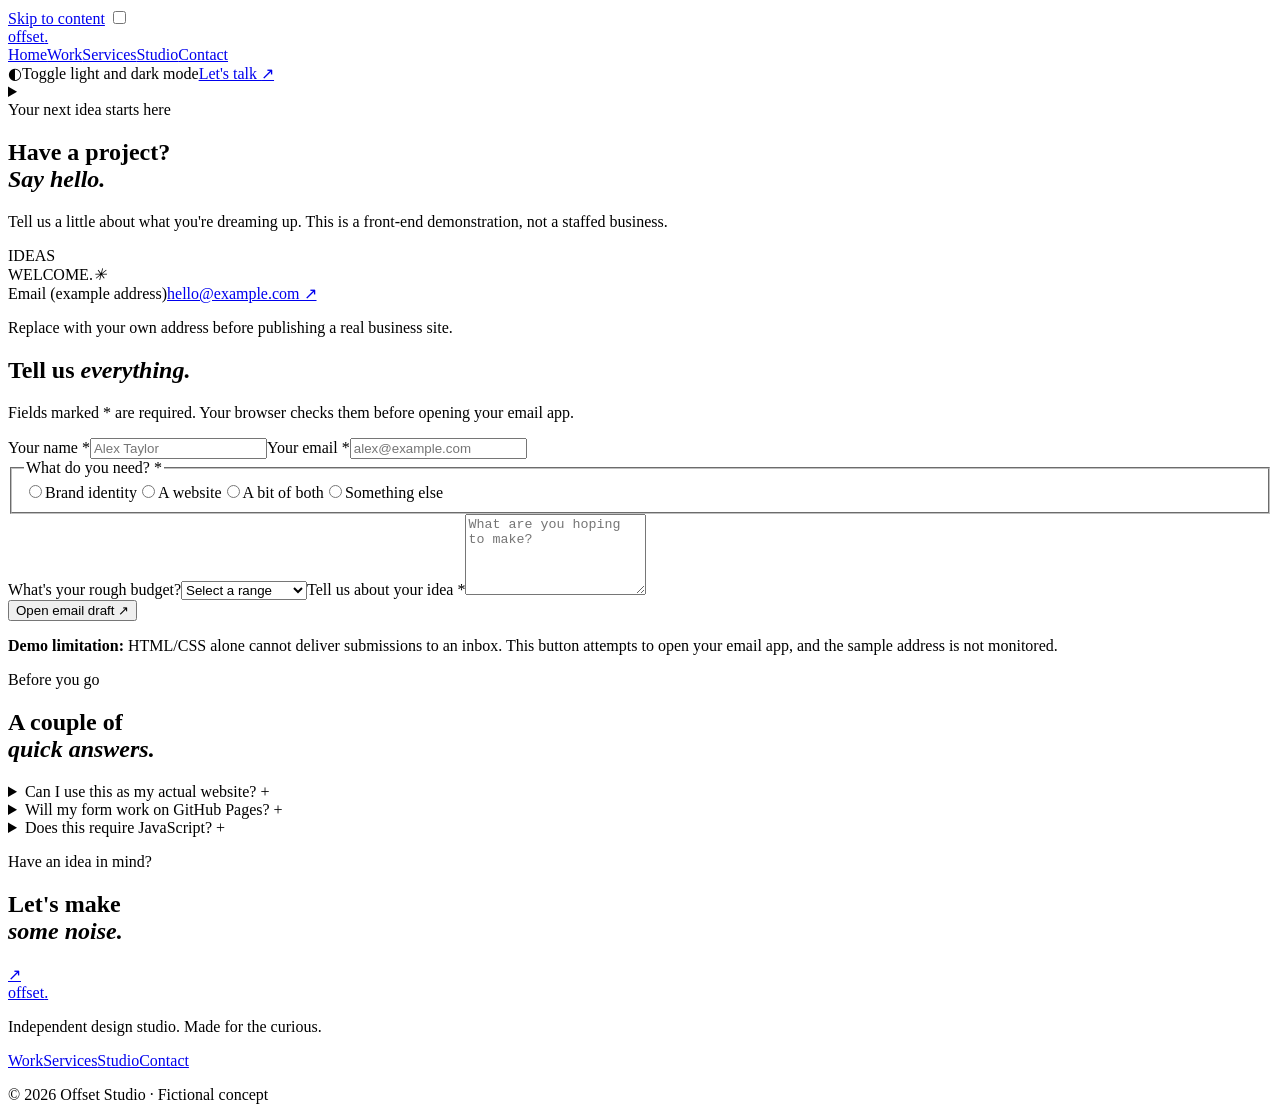
==== contact.html @ 3f030bbf "Add OFFSET Studio contact.html" ====
<!doctype html><html lang="en"><head><meta charset="utf-8"><meta name="viewport" content="width=device-width, initial-scale=1"><meta name="theme-color" content="#f8f7f2"><meta name="description" content="Explore a validated HTML-only contact form and CSS FAQ accordions."><title>Contact · Offset Studio</title><link rel="stylesheet" href="style.css"></head><body class="page-contact"><a href="#main" class="skip-link">Skip to content</a>
<input type="checkbox" class="visually-hidden" id="color-mode" aria-label="Toggle dark appearance">
<header class="site-header"><div class="container header-inner">
<a class="brand" href="index.html" aria-label="Offset Studio home"><span class="brand-mark" aria-hidden="true"><i></i><i></i><i></i><i></i></span>offset<span class="brand-period">.</span></a>
<nav class="main-nav" aria-label="Primary navigation"><a href="index.html">Home</a><a href="work.html">Work</a><a href="services.html">Services</a><a href="studio.html">Studio</a><a href="contact.html" aria-current="page">Contact</a></nav>
<div class="header-actions"><label for="color-mode" class="theme-label" title="Toggle appearance"><span class="sun-symbol" aria-hidden="true">◐</span><span class="sr-only">Toggle light and dark mode</span></label><a href="contact.html" class="pill pill-dark header-cta">Let's talk <span aria-hidden="true">↗</span></a>
<details class="mobile-nav"><summary aria-label="Open navigation"><span></span><span></span></summary><nav aria-label="Mobile navigation"><a href="index.html">Home</a><a href="work.html">Work</a><a href="services.html">Services</a><a href="studio.html">Studio</a><a href="contact.html" aria-current="page">Contact</a></nav></details></div></div></header><main id="main"><section class="page-intro intro-contact"><div class="container"><span class="eyebrow">Your next idea starts here</span><h1>Have a project?<br><em>Say hello.</em></h1><p>Tell us a little about what you're dreaming up. This is a front-end demonstration, not a staffed business.</p></div></section>
<section class="section contact-section"><div class="container contact-grid"><div class="contact-aside"><div class="contact-graphic"><span>IDEAS<br>WELCOME<span>.</span></span><i>✳</i></div><div class="contact-email"><span class="eyebrow">Email (example address)</span><a href="mailto:hello@example.com">hello@example.com ↗</a><p>Replace with your own address before publishing a real business site.</p></div></div><div class="contact-form-wrap"><div class="form-header"><h2>Tell us <em>everything.</em></h2><p>Fields marked * are required. Your browser checks them before opening your email app.</p></div><form action="mailto:hello@example.com?subject=Website%20demo%20enquiry" method="post" enctype="text/plain" class="contact-form"><div class="form-row"><label>Your name *<input name="Name" type="text" placeholder="Alex Taylor" autocomplete="name" required minlength="2"></label><label>Your email *<input name="Email" type="email" placeholder="alex@example.com" autocomplete="email" required></label></div><fieldset><legend>What do you need? *</legend><div class="choice-grid"><label><input name="Project type" type="radio" value="Brand identity" required><span>Brand identity</span></label><label><input name="Project type" type="radio" value="Website"><span>A website</span></label><label><input name="Project type" type="radio" value="Both"><span>A bit of both</span></label><label><input name="Project type" type="radio" value="Other"><span>Something else</span></label></div></fieldset><label>What's your rough budget?<select name="Budget" required><option value="" selected disabled>Select a range</option><option>Under $5,000</option><option>$5,000–$15,000</option><option>$15,000–$30,000</option><option>$30,000+</option><option>Not sure yet</option></select></label><label>Tell us about your idea *<textarea name="Project details" rows="5" placeholder="What are you hoping to make?" required minlength="10"></textarea></label><div class="form-bottom"><button class="pill pill-dark" type="submit">Open email draft <span>↗</span></button><p><strong>Demo limitation:</strong> HTML/CSS alone cannot deliver submissions to an inbox. This button attempts to open your email app, and the sample address is not monitored.</p></div></form></div></div></section>
<section class="section contact-faq"><div class="container faq-grid"><div><span class="eyebrow">Before you go</span><h2>A couple of<br><em>quick answers.</em></h2></div><div class="faq-list"><details><summary>Can I use this as my actual website? <span>+</span></summary><p>Yes, you can customise the content, branding and colours. Replace the fictional project claims and contact details before publishing.</p></details><details><summary>Will my form work on GitHub Pages? <span>+</span></summary><p>Native browser validation works. Submitting via email depends on the visitor's email app. For reliable submissions on GitHub Pages, connect a third-party form service.</p></details><details><summary>Does this require JavaScript? <span>+</span></summary><p>No. Navigation, filters, theme toggling, FAQ accordions, galleries and responsive layout all use HTML and CSS.</p></details></div></div></section></main><footer class="site-footer" id="footer"><div class="container"><div class="footer-top"><div><p class="eyebrow eyebrow-light">Have an idea in mind?</p><h2>Let's make<br><em>some noise.</em></h2></div><a href="contact.html" class="footer-orb" aria-label="Contact our studio">↗</a></div><div class="footer-bottom"><a href="index.html" class="footer-logo">offset<span>.</span></a><p>Independent design studio. Made for the curious.</p><nav aria-label="Footer navigation"><a href="work.html">Work</a><a href="services.html">Services</a><a href="studio.html">Studio</a><a href="contact.html">Contact</a></nav><p>© 2026 Offset Studio · Fictional concept</p></div></div></footer></body></html>
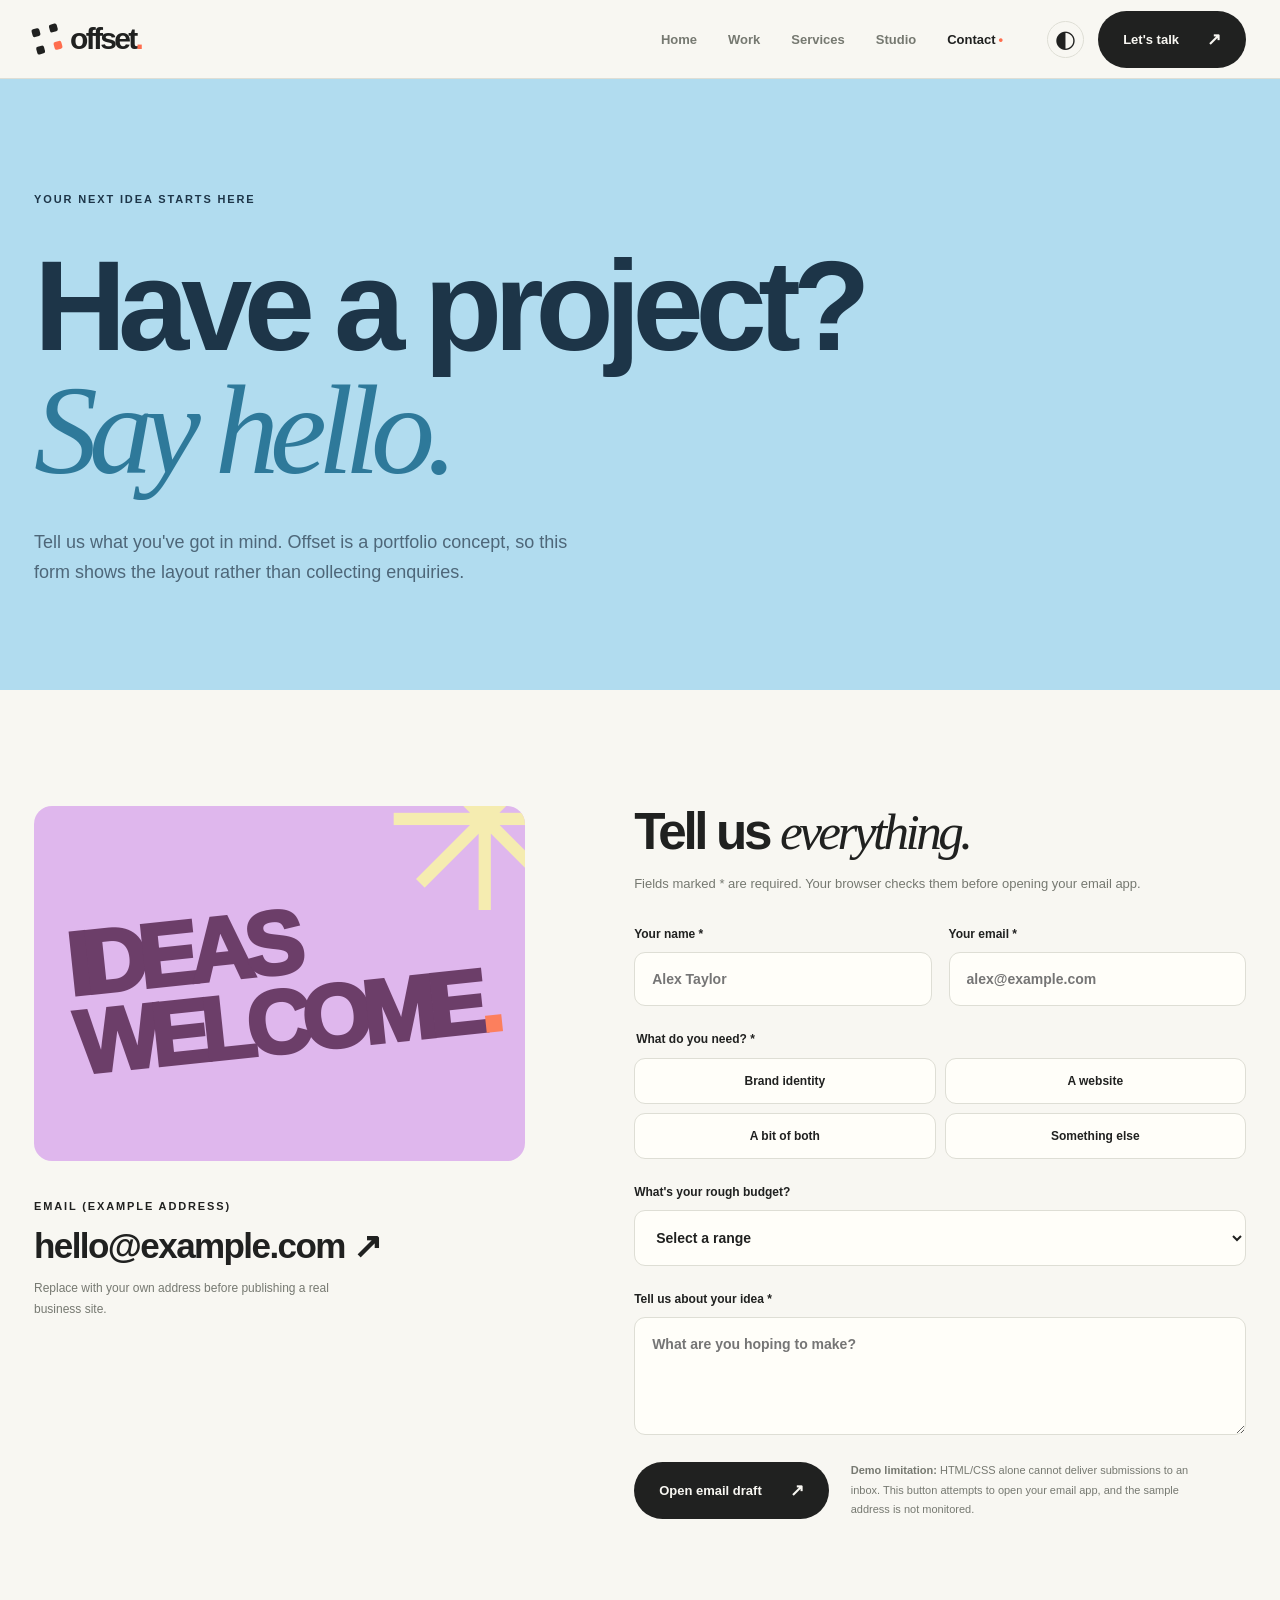
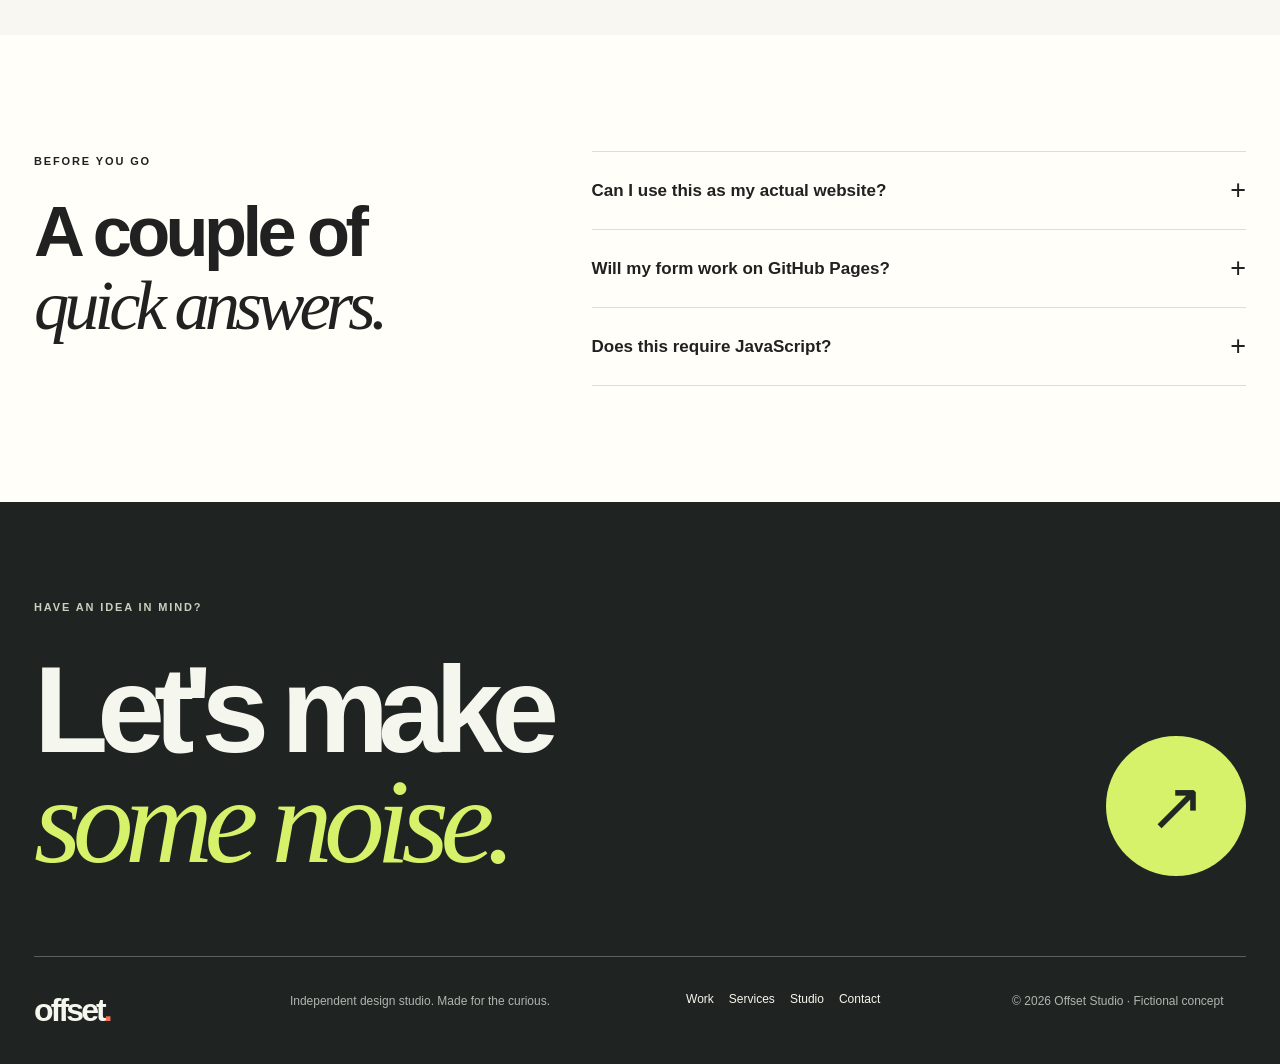
==== commit 00961d5b: "Tidy page markup and refine site wording" ====
--- a/contact.html
+++ b/contact.html
@@ -1,9 +1,105 @@
-<!doctype html><html lang="en"><head><meta charset="utf-8"><meta name="viewport" content="width=device-width, initial-scale=1"><meta name="theme-color" content="#f8f7f2"><meta name="description" content="Explore a validated HTML-only contact form and CSS FAQ accordions."><title>Contact · Offset Studio</title><link rel="stylesheet" href="style.css"></head><body class="page-contact"><a href="#main" class="skip-link">Skip to content</a>
+<!doctype html>
+<html lang="en">
+<head>
+<meta charset="utf-8">
+<meta name="viewport" content="width=device-width, initial-scale=1">
+<meta name="theme-color" content="#f8f7f2">
+<meta name="description" content="Contact page layout with an enquiry form and a few common questions.">
+<title>Contact · Offset Studio</title>
+<link rel="stylesheet" href="style.css"></head>
+<body class="page-contact"><a href="#main" class="skip-link">Skip to content</a>
 <input type="checkbox" class="visually-hidden" id="color-mode" aria-label="Toggle dark appearance">
-<header class="site-header"><div class="container header-inner">
+<header class="site-header">
+<div class="container header-inner">
 <a class="brand" href="index.html" aria-label="Offset Studio home"><span class="brand-mark" aria-hidden="true"><i></i><i></i><i></i><i></i></span>offset<span class="brand-period">.</span></a>
 <nav class="main-nav" aria-label="Primary navigation"><a href="index.html">Home</a><a href="work.html">Work</a><a href="services.html">Services</a><a href="studio.html">Studio</a><a href="contact.html" aria-current="page">Contact</a></nav>
+
 <div class="header-actions"><label for="color-mode" class="theme-label" title="Toggle appearance"><span class="sun-symbol" aria-hidden="true">◐</span><span class="sr-only">Toggle light and dark mode</span></label><a href="contact.html" class="pill pill-dark header-cta">Let's talk <span aria-hidden="true">↗</span></a>
-<details class="mobile-nav"><summary aria-label="Open navigation"><span></span><span></span></summary><nav aria-label="Mobile navigation"><a href="index.html">Home</a><a href="work.html">Work</a><a href="services.html">Services</a><a href="studio.html">Studio</a><a href="contact.html" aria-current="page">Contact</a></nav></details></div></div></header><main id="main"><section class="page-intro intro-contact"><div class="container"><span class="eyebrow">Your next idea starts here</span><h1>Have a project?<br><em>Say hello.</em></h1><p>Tell us a little about what you're dreaming up. This is a front-end demonstration, not a staffed business.</p></div></section>
-<section class="section contact-section"><div class="container contact-grid"><div class="contact-aside"><div class="contact-graphic"><span>IDEAS<br>WELCOME<span>.</span></span><i>✳</i></div><div class="contact-email"><span class="eyebrow">Email (example address)</span><a href="mailto:hello@example.com">hello@example.com ↗</a><p>Replace with your own address before publishing a real business site.</p></div></div><div class="contact-form-wrap"><div class="form-header"><h2>Tell us <em>everything.</em></h2><p>Fields marked * are required. Your browser checks them before opening your email app.</p></div><form action="mailto:hello@example.com?subject=Website%20demo%20enquiry" method="post" enctype="text/plain" class="contact-form"><div class="form-row"><label>Your name *<input name="Name" type="text" placeholder="Alex Taylor" autocomplete="name" required minlength="2"></label><label>Your email *<input name="Email" type="email" placeholder="alex@example.com" autocomplete="email" required></label></div><fieldset><legend>What do you need? *</legend><div class="choice-grid"><label><input name="Project type" type="radio" value="Brand identity" required><span>Brand identity</span></label><label><input name="Project type" type="radio" value="Website"><span>A website</span></label><label><input name="Project type" type="radio" value="Both"><span>A bit of both</span></label><label><input name="Project type" type="radio" value="Other"><span>Something else</span></label></div></fieldset><label>What's your rough budget?<select name="Budget" required><option value="" selected disabled>Select a range</option><option>Under $5,000</option><option>$5,000–$15,000</option><option>$15,000–$30,000</option><option>$30,000+</option><option>Not sure yet</option></select></label><label>Tell us about your idea *<textarea name="Project details" rows="5" placeholder="What are you hoping to make?" required minlength="10"></textarea></label><div class="form-bottom"><button class="pill pill-dark" type="submit">Open email draft <span>↗</span></button><p><strong>Demo limitation:</strong> HTML/CSS alone cannot deliver submissions to an inbox. This button attempts to open your email app, and the sample address is not monitored.</p></div></form></div></div></section>
-<section class="section contact-faq"><div class="container faq-grid"><div><span class="eyebrow">Before you go</span><h2>A couple of<br><em>quick answers.</em></h2></div><div class="faq-list"><details><summary>Can I use this as my actual website? <span>+</span></summary><p>Yes, you can customise the content, branding and colours. Replace the fictional project claims and contact details before publishing.</p></details><details><summary>Will my form work on GitHub Pages? <span>+</span></summary><p>Native browser validation works. Submitting via email depends on the visitor's email app. For reliable submissions on GitHub Pages, connect a third-party form service.</p></details><details><summary>Does this require JavaScript? <span>+</span></summary><p>No. Navigation, filters, theme toggling, FAQ accordions, galleries and responsive layout all use HTML and CSS.</p></details></div></div></section></main><footer class="site-footer" id="footer"><div class="container"><div class="footer-top"><div><p class="eyebrow eyebrow-light">Have an idea in mind?</p><h2>Let's make<br><em>some noise.</em></h2></div><a href="contact.html" class="footer-orb" aria-label="Contact our studio">↗</a></div><div class="footer-bottom"><a href="index.html" class="footer-logo">offset<span>.</span></a><p>Independent design studio. Made for the curious.</p><nav aria-label="Footer navigation"><a href="work.html">Work</a><a href="services.html">Services</a><a href="studio.html">Studio</a><a href="contact.html">Contact</a></nav><p>© 2026 Offset Studio · Fictional concept</p></div></div></footer></body></html>+<details class="mobile-nav">
+<summary aria-label="Open navigation"><span></span><span></span></summary>
+<nav aria-label="Mobile navigation"><a href="index.html">Home</a><a href="work.html">Work</a><a href="services.html">Services</a><a href="studio.html">Studio</a><a href="contact.html" aria-current="page">Contact</a></nav>
+</details>
+</div>
+</div>
+</header>
+<main id="main">
+<section class="page-intro intro-contact">
+<div class="container"><span class="eyebrow">Your next idea starts here</span>
+<h1>Have a project?<br><em>Say hello.</em></h1>
+<p>Tell us what you've got in mind. Offset is a portfolio concept, so this form shows the layout rather than collecting enquiries.</p>
+</div>
+</section>
+
+<section class="section contact-section">
+<div class="container contact-grid">
+<div class="contact-aside">
+<div class="contact-graphic"><span>IDEAS<br>WELCOME<span>.</span></span><i>✳</i></div>
+<div class="contact-email"><span class="eyebrow">Email (example address)</span><a href="mailto:hello@example.com">hello@example.com ↗</a>
+<p>Replace with your own address before publishing a real business site.</p>
+</div>
+</div>
+<div class="contact-form-wrap">
+<div class="form-header">
+<h2>Tell us <em>everything.</em></h2>
+<p>Fields marked * are required. Your browser checks them before opening your email app.</p>
+</div>
+<!-- Native form validation, with a mailto placeholder until a backend is added -->
+<form action="mailto:hello@example.com?subject=Website%20demo%20enquiry" method="post" enctype="text/plain" class="contact-form">
+<div class="form-row"><label>Your name *
+<input name="Name" type="text" placeholder="Alex Taylor" autocomplete="name" required minlength="2"></label><label>Your email *
+<input name="Email" type="email" placeholder="alex@example.com" autocomplete="email" required></label></div>
+<fieldset><legend>What do you need? *</legend>
+<div class="choice-grid"><label>
+<input name="Project type" type="radio" value="Brand identity" required><span>Brand identity</span></label><label>
+<input name="Project type" type="radio" value="Website"><span>A website</span></label><label>
+<input name="Project type" type="radio" value="Both"><span>A bit of both</span></label><label>
+<input name="Project type" type="radio" value="Other"><span>Something else</span></label></div>
+</fieldset>
+<label>What's your rough budget?<select name="Budget" required><option value="" selected disabled>Select a range</option><option>Under $5,000</option><option>$5,000–$15,000</option><option>$15,000–$30,000</option><option>$30,000+</option><option>Not sure yet</option></select></label><label>Tell us about your idea *<textarea name="Project details" rows="5" placeholder="What are you hoping to make?" required minlength="10"></textarea></label>
+<div class="form-bottom"><button class="pill pill-dark" type="submit">Open email draft <span>↗</span></button>
+<p><strong>Demo limitation:</strong> HTML/CSS alone cannot deliver submissions to an inbox. This button attempts to open your email app, and the sample address is not monitored.</p>
+</div>
+</form>
+</div>
+</div>
+</section>
+
+<section class="section contact-faq">
+<div class="container faq-grid">
+<div><span class="eyebrow">Before you go</span>
+<h2>A couple of<br><em>quick answers.</em></h2>
+</div>
+<div class="faq-list">
+<details>
+<summary>Can I use this as my actual website? <span>+</span></summary>
+<p>Yes, you can customise the content, branding and colours. Replace the fictional project claims and contact details before publishing.</p>
+</details>
+<details>
+<summary>Will my form work on GitHub Pages? <span>+</span></summary>
+<p>Native browser validation works. Submitting via email depends on the visitor's email app. For reliable submissions on GitHub Pages, connect a third-party form service.</p>
+</details>
+<details>
+<summary>Does this require JavaScript? <span>+</span></summary>
+<p>No. Navigation, filters, theme toggling, FAQ accordions, galleries and responsive layout all use HTML and CSS.</p>
+</details>
+</div>
+</div>
+</section>
+</main>
+<footer class="site-footer" id="footer">
+<div class="container">
+<div class="footer-top">
+<div>
+<p class="eyebrow eyebrow-light">Have an idea in mind?</p>
+<h2>Let's make<br><em>some noise.</em></h2>
+</div>
+<a href="contact.html" class="footer-orb" aria-label="Contact our studio">↗</a></div>
+<div class="footer-bottom"><a href="index.html" class="footer-logo">offset<span>.</span></a>
+<p>Independent design studio. Made for the curious.</p>
+<nav aria-label="Footer navigation"><a href="work.html">Work</a><a href="services.html">Services</a><a href="studio.html">Studio</a><a href="contact.html">Contact</a></nav>
+<p>© 2026 Offset Studio · Fictional concept</p>
+</div>
+</div>
+</footer>
+</body>
+</html>
--- a/style.css
+++ b/style.css
@@ -0,0 +1,2288 @@
+/* Shared styles for Offset Studio.
+   Layout, color choices and responsive behavior live here. */
+:root{
+  --bg:#f8f7f2;
+  --surface:#fffef9;
+  --ink:#202120;
+  --muted:#767971;
+  --line:#deded5;
+  --lime:#d6f26a;
+  --purple:#b5a6ef;
+  --violet:#aaa0e8;
+  --orange:#ff6e4e;
+  --blue:#9fd6ef;
+  --radius:20px;
+  --serif:Georgia,'Times New Roman',serif;
+  --sans:Arial,Helvetica,sans-serif
+}
+*{
+  box-sizing:border-box
+}
+html{
+  scroll-behavior:smooth;
+  scroll-padding-top:85px
+}
+body{
+  margin:0;
+  background:var(--bg);
+  color:var(--ink);
+  font-family:var(--sans);
+  -webkit-font-smoothing:antialiased
+}
+body:has(#color-mode:checked){
+  --bg:#171b18;
+  --surface:#252a25;
+  --ink:#f7f7ee;
+  --muted:#b7beb3;
+  --line:#454a43
+}
+a{
+  color:inherit;
+  text-decoration:none
+}
+button,input,textarea,select{
+  font:inherit
+}
+button,label,summary{
+  -webkit-tap-highlight-color:transparent
+}
+img{
+  max-width:100%
+}
+h1,h2,h3,p{
+  margin-top:0
+}
+h1,h2,h3{
+  letter-spacing:-.065em
+}
+h1 em,h2 em{
+  font-family:var(--serif);
+  font-weight:400;
+  letter-spacing:-.07em
+}
+::selection{
+  background:var(--lime);
+  color:#161916
+}
+.container{
+  width:min(100% - 68px,1240px);
+  margin:0 auto
+}
+.section{
+  padding:116px 0
+}
+.eyebrow{
+  font-size:11px;
+  text-transform:uppercase;
+  font-weight:800;
+  letter-spacing:.17em;
+  display:inline-block
+}
+.eyebrow-light{
+  color:#c6d2bd
+}
+.section h2{
+  font-size:clamp(44px,5.5vw,80px);
+  line-height:1.03;
+  margin:27px 0 24px
+}
+.section h2 em{
+  white-space:nowrap
+}
+.section p{
+  line-height:1.75;
+  color:var(--muted)
+}
+.skip-link{
+  position:absolute;
+  z-index:200;
+  top:-90px;
+  left:12px;
+  padding:12px;
+  background:var(--lime);
+  color:#111
+}
+.skip-link:focus{
+  top:10px
+}
+.visually-hidden{
+  position:absolute;
+  opacity:0;
+  pointer-events:none;
+  width:1px;
+  height:1px
+}
+.sr-only{
+  position:absolute;
+  width:1px;
+  height:1px;
+  padding:0;
+  margin:-1px;
+  overflow:hidden;
+  clip:rect(0,0,0,0);
+  white-space:nowrap;
+  border:0
+}
+:focus-visible{
+  outline:3px solid #ed8e69!important;
+  outline-offset:4px!important
+}
+/* Header and navigation */
+.site-header{
+  position:sticky;
+  top:0;
+  z-index:40;
+  border-bottom:1px solid var(--line);
+  background:var(--bg);
+  background:color-mix(in srgb,var(--bg),transparent 4%);
+  backdrop-filter:blur(20px)
+}
+.header-inner{
+  height:78px;
+  display:flex;
+  align-items:center;
+  justify-content:space-between;
+  gap:20px
+}
+.brand{
+  font-weight:900;
+  font-size:30px;
+  letter-spacing:-.09em;
+  display:inline-flex;
+  align-items:center;
+  line-height:1
+}
+.brand-period,.footer-logo span{
+  color:var(--orange)
+}
+.brand-mark{
+  height:26px;
+  width:26px;
+  position:relative;
+  display:inline-block;
+  margin-right:10px;
+  transform:rotate(-15deg)
+}
+.brand-mark i{
+  position:absolute;
+  background:var(--ink);
+  width:8px;
+  height:8px;
+  border-radius:2px
+}
+.brand-mark i:nth-child(1){
+  top:0;
+  left:0
+}
+.brand-mark i:nth-child(2){
+  top:0;
+  right:0
+}
+.brand-mark i:nth-child(3){
+  bottom:0;
+  left:0
+}
+.brand-mark i:nth-child(4){
+  bottom:0;
+  right:0;
+  background:var(--orange)
+}
+.main-nav{
+  display:flex;
+  gap:31px;
+  align-items:center;
+  margin-left:auto;
+  margin-right:24px
+}
+.main-nav a{
+  font-size:13px;
+  font-weight:700;
+  color:var(--muted);
+  transition:color .2s
+}
+.main-nav a:hover,.main-nav a[aria-current=page]{
+  color:var(--ink)
+}
+.main-nav a[aria-current=page]::after{
+  content:'•';
+  color:var(--orange);
+  margin-left:3px
+}
+.header-actions{
+  display:flex;
+  align-items:center;
+  gap:14px
+}
+.pill{
+  display:inline-flex;
+  align-items:center;
+  justify-content:center;
+  gap:28px;
+  padding:17px 24px;
+  border:1px solid transparent;
+  border-radius:100px;
+  font-size:13px;
+  font-weight:800;
+  cursor:pointer;
+  transition:transform .2s,background .2s;
+  color:inherit
+}
+.pill span{
+  font-size:17px
+}
+.pill:hover{
+  transform:translateY(-3px)
+}
+.pill-dark{
+  background:var(--ink);
+  color:var(--bg)
+}
+.pill-light{
+  background:var(--lime);
+  color:#1d2318
+}
+.theme-label{
+  width:37px;
+  height:37px;
+  border:1px solid var(--line);
+  border-radius:50%;
+  display:grid;
+  place-items:center;
+  cursor:pointer;
+  font-size:24px;
+  line-height:1;
+  transition:transform .25s
+}
+.theme-label:hover{
+  transform:rotate(45deg)
+}
+body:has(#color-mode:checked) .theme-label{
+  background:var(--lime);
+  color:#1a1a1a
+}
+.mobile-nav{
+  display:none
+}
+.text-link{
+  font-size:13px;
+  font-weight:800;
+  display:inline-flex;
+  gap:22px;
+  align-items:center;
+  border-bottom:1px solid var(--ink);
+  padding:8px 0 10px
+}
+.text-link span{
+  font-size:18px;
+  transition:transform .2s
+}
+.text-link:hover span{
+  transform:translate(3px,-3px)
+}
+/* Homepage hero */
+.home-hero{
+  padding:53px 0 72px
+}
+.hero-grid{
+  min-height:650px;
+  display:grid;
+  grid-template-columns:1.09fr .91fr;
+  gap:27px;
+  align-items:stretch
+}
+.hero-copy{
+  position:relative;
+  display:flex;
+  flex-direction:column;
+  align-items:flex-start;
+  justify-content:center;
+  padding:36px 0 32px
+}
+.tiny-spark{
+  color:var(--orange);
+  font-size:17px;
+  margin-right:7px
+}
+.hero-copy h1{
+  font-size:clamp(67px,7.7vw,119px);
+  line-height:.99;
+  letter-spacing:-.083em;
+  margin:38px 0 26px;
+  font-weight:850
+}
+.hero-copy h1 em{
+  color:var(--orange)
+}
+.hero-dot{
+  font-family:var(--sans);
+  color:var(--ink)
+}
+.hero-copy>p{
+  font-size:16px;
+  max-width:415px;
+  line-height:1.8;
+  color:var(--muted)
+}
+.hero-actions{
+  display:flex;
+  gap:28px;
+  align-items:center;
+  flex-wrap:wrap;
+  margin-top:22px
+}
+.hero-side-note{
+  font-size:10px;
+  line-height:1.6;
+  color:var(--muted);
+  text-transform:uppercase;
+  letter-spacing:.14em;
+  font-weight:800;
+  margin-top:68px
+}
+.hero-side-note span{
+  font-size:18px;
+  margin-left:10px
+}
+.hero-art{
+  background:#b2a5ea;
+  border-radius:var(--radius);
+  position:relative;
+  min-height:600px;
+  isolation:isolate;
+  overflow:hidden
+}
+.hero-sun{
+  position:absolute;
+  left:16%;
+  top:16%;
+  width:65%;
+  aspect-ratio:1;
+  border-radius:50%;
+  background:radial-gradient(circle at 34% 26%,#f6fb9f,#d7ed65 40%,#c1db58 70%,#a8c742 100%);
+  box-shadow:40px 45px 0 #4e397d24;
+  animation:float 7s ease-in-out infinite
+}
+.hero-disc{
+  position:absolute;
+  width:54%;
+  height:22%;
+  background:#ff745c;
+  border-radius:50%;
+  bottom:16%;
+  right:-4%;
+  transform:rotate(-24deg);
+  box-shadow:-25px -14px 0 #e34c43
+}
+.hero-star{
+  position:absolute;
+  font-size:clamp(180px,25vw,400px);
+  color:#f7eee7;
+  left:-14%;
+  bottom:-20%;
+  font-weight:500;
+  line-height:1;
+  transform:rotate(18deg);
+  text-shadow:18px 20px 0 #715fa028
+}
+.hero-smiley{
+  position:absolute;
+  right:9%;
+  top:10%;
+  font-size:42px;
+  transform:rotate(18deg);
+  border:2px solid #352b4f;
+  border-radius:50%;
+  padding:7px 12px;
+  color:#34294e
+}
+.hero-art-label{
+  position:absolute;
+  right:8%;
+  bottom:7%;
+  text-transform:uppercase;
+  color:#36284d;
+  font-weight:900;
+  font-size:29px;
+  line-height:.96;
+  letter-spacing:-.07em;
+  transform:rotate(-8deg)
+}
+.hero-art-note{
+  position:absolute;
+  top:8%;
+  left:7%;
+  font-size:10px;
+  line-height:1.8;
+  letter-spacing:.16em;
+  font-weight:800;
+  color:#372b60
+}
+.ticker{
+  height:62px;
+  display:flex;
+  align-items:center;
+  overflow:hidden;
+  background:var(--lime);
+  color:#1b1b16
+}
+.ticker-track{
+  white-space:nowrap;
+  min-width:max-content;
+  font-size:21px;
+  font-weight:900;
+  letter-spacing:-.06em;
+  animation:marquee 29s linear infinite
+}
+.ticker-track span{
+  font-size:21px;
+  color:#ff6d4c;
+  margin:0 30px
+}
+@keyframes marquee{
+  to{
+    transform:translateX(-50%)
+  }
+}
+@keyframes float{
+  50%{
+    transform:translateY(-18px) rotate(7deg)
+  }
+}
+/* Section headings and project cards */
+.section-heading{
+  display:flex;
+  align-items:end;
+  justify-content:space-between;
+  gap:25px;
+  margin-bottom:35px
+}
+.section-heading h2{
+  margin-bottom:0
+}
+.section-heading .text-link{
+  margin-bottom:12px
+}
+.works-grid{
+  display:grid;
+  grid-template-columns:repeat(2,minmax(0,1fr));
+  gap:42px 25px
+}
+.work-card{
+  min-width:0
+}
+.work-art-link{
+  display:block;
+  border-radius:var(--radius);
+  overflow:hidden
+}
+.work-art-link .art{
+  transition:transform .65s cubic-bezier(.2,.8,.2,1)
+}
+.work-art-link:hover .art{
+  transform:scale(1.025)
+}
+.art{
+  height:clamp(320px,35vw,480px);
+  width:100%;
+  position:relative;
+  overflow:hidden;
+  isolation:isolate;
+  color:#202020
+}
+.art span{
+  position:absolute
+}
+.work-meta{
+  padding:22px 1px;
+  display:flex;
+  align-items:center;
+  justify-content:space-between;
+  gap:12px
+}
+.work-tag{
+  font-size:11px;
+  text-transform:uppercase;
+  letter-spacing:.12em;
+  color:var(--muted);
+  font-weight:700
+}
+.work-meta h3{
+  font-size:29px;
+  margin:12px 0 6px;
+  line-height:1.1
+}
+.work-meta p{
+  font-size:13px;
+  color:var(--muted);
+  margin:0;
+  line-height:1.6
+}
+.round-arrow{
+  width:44px;
+  height:44px;
+  border-radius:50%;
+  border:1px solid var(--line);
+  display:grid;
+  place-items:center;
+  font-size:21px;
+  flex-shrink:0;
+  transition:background .2s,transform .2s
+}
+.round-arrow:hover{
+  background:var(--lime);
+  color:#111;
+  transform:rotate(45deg)
+}
+/* Project visuals: CSS shapes, type and colour */
+.art-looma{
+  background:#d8ccec
+}
+.art-grid{
+  inset:0;
+  background-image:linear-gradient(#ffffff3c 1px,transparent 1px),linear-gradient(90deg,#ffffff3c 1px,transparent 1px);
+  background-size:60px 60px;
+  transform:rotate(-10deg) scale(1.4)
+}
+.looma-disc{
+  width:73%;
+  height:73%;
+  border-radius:50%;
+  left:15%;
+  top:7%;
+  background:#f5a3c6;
+  box-shadow:22px 18px 0 #a783dc
+}
+.looma-bottle{
+  width:32%;
+  height:59%;
+  left:35%;
+  bottom:12%;
+  background:linear-gradient(105deg,#f7f6e9,#e2f3ce 52%,#e3e8c8);
+  border-radius:35px 35px 15px 15px;
+  box-shadow:18px 24px 25px #61438546,inset 15px 0 26px #ffffffb3;
+  transform:rotate(-12deg);
+  display:flex;
+  flex-direction:column;
+  align-items:center;
+  justify-content:center
+}
+.looma-bottle:before{
+  content:'';
+  position:absolute;
+  top:-13%;
+  left:25%;
+  width:50%;
+  height:16%;
+  border-radius:10px 10px 3px 3px;
+  background:#a5a7ad;
+  box-shadow:inset -10px 0 0 #83878f
+}
+.looma-bottle b{
+  font-family:var(--serif);
+  font-size:clamp(23px,4vw,51px);
+  letter-spacing:-.08em;
+  color:#744f81
+}
+.looma-bottle small{
+  font-size:10px;
+  line-height:1.5;
+  text-align:center;
+  color:#695f6f
+}
+.looma-bottle>span{
+  position:static;
+  margin-top:34px;
+  font-size:8px;
+  color:#74657d;
+  letter-spacing:.12em
+}
+.art-floatnote{
+  left:7%;
+  bottom:12%;
+  color:#5d4579;
+  font-family:var(--serif);
+  font-size:clamp(16px,2vw,28px);
+  font-style:italic;
+  transform:rotate(-10deg)
+}
+.art-fwd{
+  background:#9bd5ef
+}
+.fwd-orbit{
+  height:97%;
+  aspect-ratio:1;
+  border-radius:50%;
+  border:75px solid #6eb7dd;
+  left:16%;
+  top:0;
+  box-shadow:0 0 0 50px #c9e9fa6b
+}
+.fwd-phone{
+  width:43%;
+  height:82%;
+  background:#f4f7f9;
+  border:10px solid #1f2f46;
+  border-radius:32px;
+  left:29%;
+  top:11%;
+  box-shadow:20px 25px 0 #26598754;
+  transform:rotate(-11deg);
+  padding:8% 4%
+}
+.fwd-phone .phone-top{
+  position:static;
+  display:flex;
+  align-items:center;
+  justify-content:space-between;
+  font-weight:900;
+  font-size:23px;
+  letter-spacing:-.09em;
+  color:#1f2f46;
+  margin-bottom:28px
+}
+.fwd-phone .phone-top span{
+  position:static;
+  font-size:11px;
+  letter-spacing:0
+}
+.fwd-phone>small{
+  display:block;
+  color:#7b8990;
+  font-size:10px
+}
+.fwd-phone>b{
+  display:block;
+  font-size:clamp(16px,2.5vw,31px);
+  margin:8px 0 28px;
+  letter-spacing:-.07em;
+  color:#243445
+}
+.fwd-phone>b span{
+  position:static;
+  font-size:.56em;
+  color:#85959d
+}
+.fwd-chart{
+  height:27%;
+  display:flex;
+  align-items:end;
+  gap:5px;
+  position:static!important
+}
+.fwd-chart i{
+  flex:1;
+  background:#8a94f0;
+  height:var(--h);
+  border-radius:4px 4px 0 0
+}
+.fwd-pill{
+  position:static!important;
+  display:inline-block;
+  margin-top:20px;
+  background:#dff6e0;
+  padding:9px;
+  border-radius:50px;
+  font-size:9px;
+  color:#478158
+}
+.fwd-bubble{
+  top:9%;
+  right:13%;
+  background:#d8f26e;
+  border-radius:50%;
+  width:76px;
+  height:76px;
+  display:grid;
+  place-items:center;
+  font-size:46px;
+  color:#283a34;
+  box-shadow:10px 12px 0 #437ba164
+}
+.art-goodday{
+  background:#e9d366
+}
+.gd-rays{
+  inset:-50%;
+  background:repeating-conic-gradient(from 0deg at 50% 50%,#f7e782 0deg 18deg,#e9d366 18deg 36deg);
+  animation:spin 65s linear infinite
+}
+.gd-big{
+  top:8%;
+  left:10%;
+  font-size:clamp(62px,8vw,118px);
+  line-height:.8;
+  font-weight:1000;
+  letter-spacing:-.11em;
+  color:#9f3b29;
+  transform:rotate(-5deg);
+  text-shadow:5px 5px 0 #fbf2af
+}
+.gd-cup{
+  width:30%;
+  height:34%;
+  right:22%;
+  bottom:11%;
+  background:#f8f1d7;
+  border-radius:5px 5px 42% 42%;
+  transform:rotate(-11deg);
+  box-shadow:16px 16px 0 #ad725250,inset 0 -20px 0 #d5ab78
+}
+.gd-cup:before{
+  content:'';
+  position:absolute;
+  right:-36%;
+  top:12%;
+  width:42%;
+  height:48%;
+  border:19px solid #f8f1d7;
+  border-radius:50%
+}
+.gd-cup i{
+  position:absolute;
+  width:55%;
+  height:55%;
+  background:#d16439;
+  left:23%;
+  top:18%;
+  border-radius:50%
+}
+.gd-side{
+  left:8%;
+  bottom:9%;
+  font-size:11px;
+  line-height:1.5;
+  font-weight:900;
+  letter-spacing:.1em;
+  color:#9f3b29
+}
+@keyframes spin{
+  to{
+    transform:rotate(360deg)
+  }
+}
+.art-sol{
+  background:#f3b8a2
+}
+.sol-sun{
+  width:61%;
+  aspect-ratio:1;
+  border-radius:50%;
+  top:4%;
+  left:18%;
+  background:#e96543;
+  box-shadow:0 0 0 24px #f9dfab
+}
+.sol-arch{
+  height:63%;
+  width:52%;
+  bottom:-8%;
+  left:24%;
+  border-radius:45% 45% 0 0;
+  background:#8c3841;
+  box-shadow:25px -1px 0 #eba07b
+}
+.sol-word{
+  font-family:var(--serif);
+  font-weight:800;
+  font-size:clamp(116px,18vw,280px);
+  line-height:1;
+  left:7%;
+  bottom:16%;
+  letter-spacing:-.14em;
+  color:#ffebd8;
+  transform:rotate(-7deg);
+  text-shadow:8px 10px 0 #72243a3b
+}
+.sol-text{
+  right:5%;
+  top:6%;
+  font-size:10px;
+  line-height:1.5;
+  color:#6b3434;
+  font-weight:900;
+  letter-spacing:.16em
+}
+.art-arcadia{
+  background:#3b44ca;
+  color:#f6f4da
+}
+.arc-asterisk{
+  font-size:clamp(210px,28vw,430px);
+  top:-27%;
+  right:-4%;
+  line-height:1;
+  color:#fc5f44;
+  transform:rotate(22deg)
+}
+.arc-type{
+  font-weight:1000;
+  font-size:clamp(94px,13vw,185px);
+  line-height:.8;
+  letter-spacing:-.115em;
+  left:9%;
+  bottom:18%;
+  transform:rotate(-9deg);
+  text-shadow:10px 10px 0 #fa5f4c
+}
+.arc-meta{
+  left:9%;
+  top:7%;
+  font-size:11px;
+  line-height:1.5;
+  letter-spacing:.1em;
+  font-weight:bold
+}
+.arc-circle{
+  border:3px solid #f5eada;
+  width:120px;
+  aspect-ratio:1;
+  right:7%;
+  bottom:6%;
+  border-radius:50%
+}
+.art-port{
+  background:#f0a9bc
+}
+.port-circle{
+  height:85%;
+  aspect-ratio:1;
+  border:50px solid #e95887;
+  top:5%;
+  right:-12%;
+  border-radius:50%;
+  transform:rotate(-30deg);
+  box-shadow:0 0 0 24px #fbd3d3
+}
+.port-square{
+  width:28%;
+  height:75%;
+  background:#f7e8dc;
+  left:12%;
+  top:15%;
+  border-radius:15px;
+  transform:rotate(15deg);
+  box-shadow:17px 21px 0 #9e416e44
+}
+.port-type{
+  font-size:clamp(95px,13vw,190px);
+  font-weight:1000;
+  line-height:1;
+  letter-spacing:-.14em;
+  left:13%;
+  bottom:20%;
+  color:#552e4e;
+  transform:rotate(-6deg)
+}
+.port-type span{
+  font-size:.21em;
+  position:static;
+  vertical-align:top
+}
+.port-text{
+  right:5%;
+  top:8%;
+  font-family:var(--serif);
+  font-size:clamp(17px,2.5vw,31px);
+  font-style:italic;
+  color:#5a264d
+}
+/* services / home */
+.services-preview{
+  background:#24282a;
+  color:#f7f6ed
+}
+.services-preview .services-grid{
+  display:grid;
+  grid-template-columns:1fr 1.05fr;
+  gap:12%;
+  align-items:center
+}
+.services-preview p{
+  color:#b7bcb9;
+  max-width:360px
+}
+.services-preview .pill{
+  margin-top:23px
+}
+.services-list a{
+  display:grid;
+  grid-template-columns:40px 1fr 25px;
+  align-items:center;
+  gap:10px;
+  padding:29px 0;
+  border-bottom:1px solid #555d5e;
+  transition:padding .25s,color .25s
+}
+.services-list a:first-child{
+  border-top:1px solid #555d5e
+}
+.services-list a:hover{
+  padding-left:12px;
+  color:var(--lime)
+}
+.services-list a span{
+  font-size:11px;
+  color:#b7bcb9
+}
+.services-list a strong{
+  font-size:clamp(19px,2.4vw,30px);
+  letter-spacing:-.045em;
+  font-weight:700
+}
+.services-list a b{
+  font-size:20px
+}
+.about-teaser-grid{
+  display:grid;
+  grid-template-columns:.85fr 1fr;
+  gap:11%;
+  align-items:center
+}
+.about-teaser-grid>div:last-child p{
+  max-width:480px;
+  margin-bottom:25px
+}
+.about-graphic{
+  background:#f4ad8d;
+  min-height:490px;
+  border-radius:var(--radius);
+  position:relative;
+  overflow:hidden
+}
+.about-text-circle{
+  position:absolute;
+  left:8%;
+  top:8%;
+  font-size:12px;
+  letter-spacing:.28em;
+  line-height:2.4;
+  max-width:80%;
+  font-weight:800;
+  color:#6e3b3d;
+  transform:rotate(-11deg)
+}
+.about-core{
+  position:absolute;
+  left:21%;
+  top:17%;
+  font-size:370px;
+  line-height:1;
+  color:#492c57;
+  font-weight:900;
+  letter-spacing:-.11em;
+  transform:rotate(-15deg)
+}
+.about-core span{
+  color:#fbf4dd
+}
+.about-doodle{
+  position:absolute;
+  right:-4%;
+  bottom:-18%;
+  font-size:260px;
+  color:#d6f26a;
+  transform:rotate(-20deg)
+}
+/* page titles */
+.page-intro{
+  padding:110px 0 84px;
+  overflow:hidden
+}
+.page-intro h1{
+  font-size:clamp(75px,10vw,152px);
+  line-height:.96;
+  margin:38px 0 35px
+}
+.page-intro p{
+  font-size:18px;
+  color:var(--muted);
+  line-height:1.7;
+  max-width:560px
+}
+.intro-work{
+  background:#dbd6f0;
+  color:#22212a
+}
+.intro-work p{
+  color:#565069
+}
+.intro-work h1 em{
+  color:#7658a8
+}
+.intro-services{
+  background:#d4ebaf;
+  color:#1f3023
+}
+.intro-services p{
+  color:#59734a
+}
+.intro-services h1 em{
+  color:#4d7850
+}
+.intro-studio{
+  background:#ffd3c2;
+  color:#452d30
+}
+.intro-studio p{
+  color:#79605c
+}
+.intro-studio h1 em{
+  color:#c45c4a
+}
+.intro-contact{
+  background:#b1dcef;
+  color:#1d3548
+}
+.intro-contact p{
+  color:#4e6779
+}
+.intro-contact h1 em{
+  color:#2e799a
+}
+/* Portfolio filtering through radio controls */
+.work-listing{
+  padding-top:52px
+}
+.filter-layout>input,.journey-widget>input,.gallery-widget>input{
+  position:absolute;
+  opacity:0;
+  width:1px;
+  height:1px;
+  pointer-events:none
+}
+.filter-controls{
+  display:flex;
+  gap:9px;
+  flex-wrap:wrap;
+  margin-bottom:34px
+}
+.filter-controls label{
+  border:1px solid var(--line);
+  padding:13px 21px;
+  border-radius:50px;
+  font-size:13px;
+  font-weight:800;
+  cursor:pointer;
+  transition:background .2s
+}
+.filter-controls label span{
+  font-size:10px;
+  color:var(--muted);
+  margin-left:6px
+}
+.filter-layout:has(#filter-all:checked) label[for=filter-all],.filter-layout:has(#filter-brand:checked) label[for=filter-brand],.filter-layout:has(#filter-digital:checked) label[for=filter-digital],.filter-layout:has(#filter-campaign:checked) label[for=filter-campaign]{
+  background:var(--ink);
+  color:var(--bg)
+}
+.filter-layout:has(#filter-brand:checked) .work-card:not([data-kind=brand]),.filter-layout:has(#filter-digital:checked) .work-card:not([data-kind=digital]),.filter-layout:has(#filter-campaign:checked) .work-card:not([data-kind=campaign]){
+  display:none
+}
+.case-popover{
+  display:none;
+  position:fixed;
+  inset:0;
+  z-index:100;
+  align-items:center;
+  justify-content:center;
+  padding:20px
+}
+.case-popover:target{
+  display:flex
+}
+.case-backdrop{
+  position:absolute;
+  inset:0;
+  background:#101715b8
+}
+.case-panel{
+  position:relative;
+  z-index:2;
+  padding:50px;
+  max-width:550px;
+  width:100%;
+  background:#f7f6f1;
+  color:#1c1d1b;
+  border-radius:22px;
+  box-shadow:0 15px 65px #0005
+}
+.case-panel h2{
+  font-size:62px;
+  letter-spacing:-.075em;
+  line-height:1;
+  margin:25px 0
+}
+.case-panel p{
+  color:#656962;
+  line-height:1.7;
+  margin-bottom:30px
+}
+.case-close{
+  position:absolute;
+  right:20px;
+  top:13px;
+  font-size:37px;
+  font-weight:300
+}
+/* services detail */
+.services-detail{
+  display:grid;
+  grid-template-columns:100px 1fr .82fr;
+  gap:5%;
+  align-items:center
+}
+.service-number{
+  font-size:11px;
+  font-weight:800;
+  letter-spacing:.12em;
+  align-self:start;
+  padding-top:32px
+}
+.services-detail h2{
+  margin-top:0
+}
+.services-detail p{
+  max-width:470px
+}
+.chip-row{
+  display:flex;
+  flex-wrap:wrap;
+  gap:9px;
+  margin-top:30px
+}
+.chip-row span{
+  font-size:11px;
+  font-weight:800;
+  padding:12px 16px;
+  border:1px solid var(--line);
+  border-radius:50px;
+  white-space:nowrap
+}
+.service-alt{
+  background:var(--surface)
+}
+.service-art{
+  height:380px;
+  border-radius:22px;
+  display:grid;
+  place-items:center;
+  position:relative;
+  overflow:hidden
+}
+.service-art-1{
+  background:#ffbba2
+}
+.service-art-1>span{
+  font-size:clamp(70px,9vw,135px);
+  font-weight:1000;
+  letter-spacing:-.12em;
+  line-height:.83;
+  z-index:1;
+  color:#723e4a;
+  transform:rotate(-8deg)
+}
+.service-art-1 i{
+  font-size:240px;
+  font-style:normal;
+  color:#f9e0a3;
+  position:absolute;
+  right:-10%;
+  top:-31%
+}
+.service-art-2{
+  background:#aca6e6
+}
+.service-art-2>span{
+  font-family:Georgia,serif;
+  font-size:220px;
+  color:#ebf4c6;
+  letter-spacing:-.15em;
+  transform:rotate(-14deg);
+  z-index:1
+}
+.service-art-2 i{
+  position:absolute;
+  font-style:normal;
+  font-size:200px;
+  right:-1%;
+  bottom:-27%;
+  color:#e8697d
+}
+.service-art-3{
+  background:#b3e2ec
+}
+.mini-browser{
+  width:70%;
+  height:67%;
+  background:#f9f9f0;
+  border-radius:12px;
+  border:5px solid #2c4451;
+  padding:20px;
+  box-shadow:14px 20px 0 #6c9dab8c;
+  position:relative
+}
+.mini-browser>b{
+  font-size:25px;
+  letter-spacing:-.09em;
+  color:#2d3e43
+}
+.mini-browser>i{
+  display:block;
+  height:10px;
+  margin-top:16px;
+  background:#b2a8ed;
+  border-radius:50px
+}
+.mini-browser>i:nth-of-type(2){
+  width:67%;
+  background:#d8ed90
+}
+.mini-browser>i:nth-of-type(3){
+  width:82%;
+  background:#f8b09b
+}
+.mini-browser>small{
+  position:absolute;
+  bottom:17px;
+  left:20px;
+  color:#667476;
+  font-size:10px
+}
+.service-art-4{
+  background:#fa8e7e
+}
+.service-art-4>span{
+  font-size:clamp(58px,7vw,105px);
+  font-weight:1000;
+  line-height:.88;
+  letter-spacing:-.09em;
+  transform:rotate(10deg);
+  color:#feeeb5;
+  text-shadow:7px 9px 0 #ac465b
+}
+.process-section{
+  background:#e9ebdf;
+  color:#232a22
+}
+.process-section .eyebrow,.process-section p{
+  color:#556354
+}
+.journey-widget{
+  background:#fffdf5;
+  border-radius:22px;
+  padding:32px;
+  margin-top:45px;
+  color:#1e271d
+}
+.journey-tabs{
+  display:flex;
+  gap:9px;
+  flex-wrap:wrap
+}
+.journey-tabs label{
+  font-weight:800;
+  font-size:12px;
+  border-radius:50px;
+  border:1px solid #cdd4c5;
+  padding:13px 20px;
+  cursor:pointer
+}
+.journey-widget:has(#journey-start:checked) label[for=journey-start],.journey-widget:has(#journey-refresh:checked) label[for=journey-refresh],.journey-widget:has(#journey-launch:checked) label[for=journey-launch]{
+  background:#252d22;
+  color:#fff
+}
+.journey-answer{
+  margin-top:32px;
+  display:none;
+  padding-top:28px;
+  border-top:1px solid #d8dfd4
+}
+.journey-answer b{
+  font-size:26px;
+  letter-spacing:-.05em
+}
+.journey-answer p{
+  font-size:15px;
+  max-width:660px;
+  line-height:1.7
+}
+.journey-answer a{
+  font-size:13px;
+  font-weight:bold;
+  text-decoration:underline;
+  text-underline-offset:5px
+}
+.journey-widget:has(#journey-start:checked) .journey-answer-start,.journey-widget:has(#journey-refresh:checked) .journey-answer-refresh,.journey-widget:has(#journey-launch:checked) .journey-answer-launch{
+  display:block
+}
+/* studio */
+.studio-story-grid{
+  display:grid;
+  grid-template-columns:.9fr 1fr;
+  gap:10%;
+  align-items:center
+}
+.studio-story-grid>div:last-child p{
+  font-size:16px
+}
+.studio-art{
+  height:500px;
+  background:#d2f085;
+  border-radius:var(--radius);
+  position:relative;
+  overflow:hidden
+}
+.studio-flower{
+  position:absolute;
+  font-size:430px;
+  left:-16%;
+  top:-32%;
+  line-height:1;
+  color:#7e79c7;
+  transform:rotate(-18deg);
+  text-shadow:20px 18px 0 #4e5b6d30
+}
+.studio-quote{
+  position:absolute;
+  left:14%;
+  bottom:20%;
+  font-family:Georgia,serif;
+  font-size:clamp(70px,8vw,120px);
+  font-style:italic;
+  line-height:.85;
+  letter-spacing:-.09em;
+  color:#283d38;
+  transform:rotate(-9deg)
+}
+.studio-sticker{
+  position:absolute;
+  bottom:7%;
+  right:7%;
+  font-size:10px;
+  font-weight:900;
+  letter-spacing:.1em
+}
+.values-section{
+  background:#26282b;
+  color:#f9f7ed
+}
+.values-grid{
+  display:grid;
+  grid-template-columns:repeat(4,1fr);
+  gap:15px;
+  margin-top:60px
+}
+.values-grid>div{
+  border-top:1px solid #5c6160;
+  padding:25px 16px 0 0
+}
+.values-grid span{
+  color:#daef84;
+  font-size:20px
+}
+.values-grid h3{
+  font-size:25px;
+  margin:52px 0 12px
+}
+.values-grid p{
+  font-size:13px;
+  color:#b6b9b4
+}
+.faq-grid{
+  display:grid;
+  grid-template-columns:.8fr 1.2fr;
+  gap:10%;
+  align-items:start
+}
+.faq-list details{
+  border-bottom:1px solid var(--line)
+}
+.faq-list details:first-child{
+  border-top:1px solid var(--line)
+}
+.faq-list summary{
+  cursor:pointer;
+  list-style:none;
+  display:flex;
+  align-items:center;
+  justify-content:space-between;
+  gap:22px;
+  padding:23px 0;
+  font-weight:800;
+  font-size:17px
+}
+.faq-list summary::-webkit-details-marker{
+  display:none
+}
+.faq-list summary span{
+  font-size:27px;
+  font-weight:300;
+  transition:transform .2s
+}
+.faq-list details[open] summary span{
+  transform:rotate(45deg)
+}
+.faq-list details p{
+  margin:0 0 25px;
+  font-size:14px;
+  max-width:600px
+}
+/* contact */
+.contact-grid{
+  display:grid;
+  grid-template-columns:.75fr 1.25fr;
+  gap:9%;
+  align-items:start
+}
+.contact-graphic{
+  height:355px;
+  background:#dfb7ed;
+  border-radius:18px;
+  position:relative;
+  overflow:hidden;
+  color:#6c3e69;
+  display:flex;
+  align-items:center;
+  padding:35px
+}
+.contact-graphic>span{
+  font-size:clamp(53px,7vw,105px);
+  font-weight:1000;
+  letter-spacing:-.1em;
+  line-height:.88;
+  transform:rotate(-6deg);
+  z-index:1
+}
+.contact-graphic>span span{
+  color:#fc7f5d
+}
+.contact-graphic i{
+  position:absolute;
+  font-style:normal;
+  font-size:250px;
+  right:-13%;
+  top:-36%;
+  color:#f5ecb0
+}
+.contact-email{
+  padding:35px 0
+}
+.contact-email a{
+  display:block;
+  font-size:clamp(22px,3vw,35px);
+  font-weight:800;
+  letter-spacing:-.045em;
+  margin:12px 0
+}
+.contact-email p{
+  font-size:12px;
+  max-width:310px
+}
+.form-header h2{
+  font-size:clamp(36px,4vw,55px);
+  margin:0 0 14px
+}
+.form-header p{
+  font-size:13px
+}
+.contact-form{
+  display:grid;
+  gap:26px;
+  margin-top:32px
+}
+.contact-form label{
+  font-size:12px;
+  font-weight:800;
+  display:block
+}
+.form-row{
+  display:grid;
+  grid-template-columns:1fr 1fr;
+  gap:17px
+}
+.contact-form input[type=text],.contact-form input[type=email],.contact-form textarea,.contact-form select{
+  display:block;
+  width:100%;
+  margin-top:11px;
+  padding:18px 17px;
+  border:1px solid var(--line);
+  border-radius:11px;
+  background:var(--surface);
+  color:var(--ink);
+  outline:none;
+  font-size:14px;
+  transition:border-color .2s
+}
+.contact-form input:focus,.contact-form textarea:focus,.contact-form select:focus{
+  border-color:#9c82d9
+}
+.contact-form fieldset{
+  padding:0;
+  border:0;
+  margin:0;
+  min-width:0
+}
+.contact-form legend{
+  font-size:12px;
+  font-weight:800;
+  margin-bottom:12px
+}
+.choice-grid{
+  display:grid;
+  grid-template-columns:1fr 1fr;
+  gap:9px
+}
+.choice-grid label{
+  display:block;
+  cursor:pointer
+}
+.choice-grid input{
+  position:absolute;
+  opacity:0
+}
+.choice-grid span{
+  display:block;
+  text-align:center;
+  padding:15px 12px;
+  border:1px solid var(--line);
+  border-radius:11px;
+  background:var(--surface);
+  font-size:12px;
+  transition:background .2s
+}
+.choice-grid input:checked+span{
+  background:var(--lime);
+  color:#1c271a;
+  border-color:var(--lime)
+}
+.choice-grid input:focus-visible+span{
+  outline:3px solid var(--orange);
+  outline-offset:3px
+}
+.contact-form textarea{
+  resize:vertical
+}
+.form-bottom{
+  display:flex;
+  align-items:center;
+  gap:22px;
+  flex-wrap:wrap
+}
+.form-bottom p{
+  font-size:11px;
+  max-width:360px;
+  margin:0
+}
+.form-bottom .pill{
+  white-space:nowrap
+}
+.contact-faq{
+  background:var(--surface)
+}
+/* Case study layouts and gallery states */
+.project-intro{
+  padding:100px 0 55px
+}
+.project-breadcrumb{
+  display:flex;
+  justify-content:space-between;
+  gap:25px;
+  align-items:center;
+  color:var(--muted);
+  font-size:12px;
+  font-weight:800;
+  text-transform:uppercase;
+  letter-spacing:.11em
+}
+.project-breadcrumb a{
+  color:var(--ink)
+}
+.project-heading{
+  display:grid;
+  grid-template-columns:1.4fr .6fr;
+  gap:7%;
+  align-items:end
+}
+.project-heading h1{
+  font-size:clamp(65px,8vw,110px);
+  line-height:.97;
+  margin:65px 0 15px
+}
+.project-heading p{
+  font-size:17px;
+  line-height:1.7;
+  color:var(--muted)
+}
+.case-hero>.art{
+  border-radius:22px;
+  height:min(68vw,710px)
+}
+.case-hero .looma-bottle b{
+  font-size:73px
+}
+.case-hero .fwd-phone>b{
+  font-size:42px
+}
+.project-story-grid{
+  display:grid;
+  grid-template-columns:1fr 1fr;
+  gap:9%
+}
+.project-story-grid p{
+  font-size:17px
+}
+.gallery-section{
+  background:var(--surface)
+}
+.gallery-widget{
+  margin-top:35px
+}
+.gallery-stage{
+  position:relative;
+  height:500px;
+  overflow:hidden;
+  border-radius:22px
+}
+.gallery-panel{
+  position:absolute;
+  inset:0;
+  opacity:0;
+  pointer-events:none;
+  transition:opacity .4s
+}
+.gallery-panel .art{
+  height:100%
+}
+.gallery-1{
+  background:#d8ccec
+}
+.gallery-2{
+  background:#d7eda9;
+  display:grid;
+  place-items:center
+}
+.gallery-3{
+  background:#b9a0e9;
+  overflow:hidden
+}
+.gallery-typography{
+  position:static!important;
+  font-family:Georgia,serif;
+  font-size:clamp(80px,16vw,245px);
+  font-weight:bold;
+  letter-spacing:-.13em;
+  color:#3e4d33;
+  transform:rotate(-10deg)
+}
+.gallery-typography small{
+  display:block;
+  font:italic 22px Georgia,serif;
+  letter-spacing:0;
+  margin-left:15%
+}
+.gallery-type-fwd{
+  color:#324970
+}
+.gallery-caption{
+  position:absolute!important;
+  z-index:5;
+  left:25px;
+  bottom:20px;
+  padding:10px 14px;
+  background:#fffdf0;
+  border-radius:30px;
+  font-size:11px;
+  font-weight:800;
+  color:#1d1d1d
+}
+.gallery-shape{
+  border-radius:50%
+}
+.shape-one{
+  height:85%;
+  aspect-ratio:1;
+  top:-29%;
+  right:3%;
+  background:#fe865d
+}
+.shape-two{
+  height:90%;
+  aspect-ratio:1;
+  bottom:-53%;
+  left:-12%;
+  background:#d2ef7f;
+  box-shadow:18px -13px 0 #f8b0bd
+}
+.gallery-text{
+  position:absolute;
+  z-index:2;
+  left:15%;
+  top:18%;
+  font-weight:1000;
+  font-size:clamp(70px,9vw,120px);
+  letter-spacing:-.1em;
+  line-height:.9;
+  color:#2b2751;
+  transform:rotate(-8deg)
+}
+.gallery-controls{
+  display:flex;
+  gap:10px;
+  flex-wrap:wrap;
+  margin-top:20px
+}
+.gallery-controls label{
+  border:1px solid var(--line);
+  border-radius:50px;
+  padding:12px 22px;
+  font-size:12px;
+  font-weight:800;
+  cursor:pointer
+}
+.gallery-widget:has(#slide-1:checked) .gallery-1,.gallery-widget:has(#slide-2:checked) .gallery-2,.gallery-widget:has(#slide-3:checked) .gallery-3{
+  opacity:1;
+  pointer-events:auto
+}
+.gallery-widget:has(#slide-1:checked) label[for=slide-1],.gallery-widget:has(#slide-2:checked) label[for=slide-2],.gallery-widget:has(#slide-3:checked) label[for=slide-3]{
+  background:var(--ink);
+  color:var(--bg)
+}
+.next-project{
+  padding:80px 0
+}
+.next-project .container{
+  display:flex;
+  align-items:center;
+  justify-content:space-between
+}
+.next-project a{
+  font-size:clamp(30px,5vw,66px);
+  font-weight:800;
+  letter-spacing:-.08em
+}
+/* footer */
+.site-footer{
+  background:#1f2423;
+  color:#f5f6ed;
+  padding:95px 0 35px
+}
+.footer-top{
+  display:flex;
+  align-items:end;
+  justify-content:space-between;
+  gap:25px;
+  border-bottom:1px solid #58615b;
+  padding-bottom:80px
+}
+.footer-top h2{
+  font-size:clamp(70px,9.5vw,150px);
+  line-height:.9;
+  margin:32px 0 0;
+  letter-spacing:-.09em
+}
+.footer-top h2 em{
+  font-family:Georgia,serif;
+  font-weight:400;
+  color:var(--lime)
+}
+.footer-orb{
+  width:140px;
+  height:140px;
+  display:grid;
+  place-items:center;
+  border-radius:50%;
+  background:var(--lime);
+  color:#202821;
+  font-size:68px;
+  transition:transform .3s
+}
+.footer-orb:hover{
+  transform:rotate(45deg)
+}
+.footer-bottom{
+  display:grid;
+  grid-template-columns:1fr 1.6fr 1.3fr 1fr;
+  gap:22px;
+  align-items:start;
+  padding-top:35px
+}
+.footer-logo{
+  font-size:32px;
+  letter-spacing:-.09em;
+  font-weight:900
+}
+.footer-bottom p{
+  font-size:12px;
+  line-height:1.6;
+  color:#aeb6ae
+}
+.footer-bottom nav{
+  display:flex;
+  gap:15px;
+  flex-wrap:wrap;
+  font-size:12px
+}
+.footer-bottom nav a:hover{
+  color:var(--lime)
+}
+/* Responsive adjustments */
+@media(max-width:1100px){
+  .hero-copy h1{
+    font-size:clamp(65px,7vw,100px)
+  }
+  .header-cta{
+    padding:14px 18px
+  }
+  .main-nav{
+    gap:17px;
+    margin-right:6px
+  }
+  .container{
+    width:min(100% - 50px,1240px)
+  }
+  .hero-grid{
+    min-height:575px
+  }
+  .hero-art{
+    min-height:560px
+  }
+  .hero-side-note{
+    margin-top:42px
+  }
+  .services-detail{
+    grid-template-columns:65px 1fr .77fr;
+    gap:3%
+  }
+  .fwd-phone{
+    border-width:7px
+  }
+  .fwd-phone .phone-top{
+    margin-bottom:15px
+  }
+  .fwd-phone>b{
+    margin-bottom:15px
+  }
+}
+@media(max-width:790px){
+  .container{
+    width:calc(100% - 38px)
+  }
+  .site-header .main-nav,.header-cta{
+    display:none
+  }
+  .mobile-nav{
+    display:block;
+    position:relative
+  }
+  .mobile-nav>summary{
+    list-style:none;
+    width:42px;
+    height:42px;
+    border:1px solid var(--line);
+    border-radius:50%;
+    display:flex;
+    flex-direction:column;
+    justify-content:center;
+    align-items:center;
+    gap:5px;
+    cursor:pointer
+  }
+  .mobile-nav>summary::-webkit-details-marker{
+    display:none
+  }
+  .mobile-nav>summary span{
+    width:17px;
+    height:2px;
+    background:var(--ink);
+    display:block;
+    transition:transform .2s
+  }
+  .mobile-nav[open]>summary span:first-child{
+    transform:translateY(3.5px) rotate(45deg)
+  }
+  .mobile-nav[open]>summary span:last-child{
+    transform:translateY(-3.5px) rotate(-45deg)
+  }
+  .mobile-nav nav{
+    position:absolute;
+    right:0;
+    top:56px;
+    background:var(--surface);
+    border:1px solid var(--line);
+    border-radius:16px;
+    width:230px;
+    padding:10px;
+    box-shadow:0 17px 50px #0002;
+    display:flex;
+    flex-direction:column
+  }
+  .mobile-nav nav a{
+    padding:13px 16px;
+    border-radius:9px;
+    font-size:14px;
+    font-weight:750
+  }
+  .mobile-nav nav a:hover,.mobile-nav nav a[aria-current=page]{
+    background:var(--lime);
+    color:#202020
+  }
+  .section{
+    padding:78px 0
+  }
+  .home-hero{
+    padding:26px 0 55px
+  }
+  .hero-grid{
+    grid-template-columns:1fr;
+    gap:35px
+  }
+  .hero-copy{
+    padding:25px 0 0
+  }
+  .hero-copy h1{
+    font-size:clamp(64px,11vw,105px)
+  }
+  .hero-side-note{
+    display:none
+  }
+  .hero-art{
+    height:440px;
+    min-height:0
+  }
+  .hero-sun{
+    width:48%;
+    left:28%
+  }
+  .hero-star{
+    font-size:300px;
+    bottom:-30%
+  }
+  .about-teaser-grid,.studio-story-grid,.contact-grid{
+    grid-template-columns:1fr;
+    gap:35px
+  }
+  .about-graphic,.studio-art{
+    min-height:390px;
+    height:390px
+  }
+  .about-teaser-grid>.about-graphic{
+    order:2
+  }
+  .services-preview .services-grid{
+    grid-template-columns:1fr;
+    gap:45px
+  }
+  .services-detail{
+    grid-template-columns:1fr 1fr;
+    gap:25px
+  }
+  .service-number{
+    grid-column:1/-1;
+    padding:0
+  }
+  .service-art{
+    height:340px
+  }
+  .values-grid{
+    grid-template-columns:repeat(2,1fr);
+    gap:35px
+  }
+  .faq-grid{
+    grid-template-columns:1fr;
+    gap:30px
+  }
+  .footer-bottom{
+    grid-template-columns:1fr 1fr
+  }
+  .footer-orb{
+    height:100px;
+    width:100px;
+    font-size:53px
+  }
+  .project-heading{
+    grid-template-columns:1fr;
+    gap:0
+  }
+  .project-heading h1{
+    margin:45px 0 20px
+  }
+  .project-heading p{
+    max-width:550px
+  }
+  .case-hero>.art{
+    height:560px
+  }
+  .project-story-grid{
+    grid-template-columns:1fr;
+    gap:0
+  }
+}
+@media(max-width:550px){
+  .container{
+    width:calc(100% - 32px)
+  }
+  .site-header .header-inner{
+    height:68px
+  }
+  .brand{
+    font-size:26px
+  }
+  .section{
+    padding:69px 0
+  }
+  .section h2{
+    font-size:clamp(42px,10vw,56px)
+  }
+  .hero-copy h1{
+    font-size:clamp(58px,13.3vw,85px);
+    margin:30px 0 17px
+  }
+  .hero-copy>p{
+    font-size:15px
+  }
+  .hero-actions{
+    gap:18px
+  }
+  .hero-actions .pill{
+    width:100%;
+    max-width:300px
+  }
+  .hero-art{
+    height:360px
+  }
+  .hero-sun{
+    width:69%;
+    left:17%;
+    top:8%
+  }
+  .hero-disc{
+    bottom:14%
+  }
+  .hero-star{
+    left:-21%;
+    font-size:235px;
+    bottom:-24%
+  }
+  .hero-art-label{
+    font-size:22px;
+    bottom:6%
+  }
+  .hero-smiley{
+    font-size:24px;
+    right:10%
+  }
+  .hero-art-note{
+    font-size:9px
+  }
+  .ticker{
+    height:52px
+  }
+  .ticker-track{
+    font-size:16px
+  }
+  .ticker-track span{
+    margin:0 17px
+  }
+  .section-heading{
+    display:block
+  }
+  .section-heading .text-link{
+    margin-top:20px
+  }
+  .works-grid{
+    grid-template-columns:1fr;
+    gap:22px
+  }
+  .art{
+    height:340px
+  }
+  .work-meta h3{
+    font-size:26px
+  }
+  .services-list a{
+    grid-template-columns:25px 1fr 18px;
+    padding:23px 0
+  }
+  .services-list a strong{
+    font-size:20px
+  }
+  .about-graphic,.studio-art{
+    min-height:360px;
+    height:360px
+  }
+  .about-core{
+    font-size:310px
+  }
+  .page-intro{
+    padding:75px 0 56px
+  }
+  .page-intro h1{
+    font-size:clamp(56px,12.6vw,84px);
+    margin:28px 0
+  }
+  .page-intro p{
+    font-size:16px
+  }
+  .filter-controls{
+    gap:8px
+  }
+  .filter-controls label{
+    padding:11px 14px;
+    font-size:11px
+  }
+  .filter-controls label span{
+    font-size:9px
+  }
+  .services-detail{
+    grid-template-columns:1fr
+  }
+  .service-art{
+    height:310px
+  }
+  .journey-widget{
+    padding:24px 18px
+  }
+  .journey-tabs{
+    display:grid;
+    grid-template-columns:1fr;
+    gap:8px
+  }
+  .journey-answer b{
+    font-size:21px
+  }
+  .studio-quote{
+    font-size:80px
+  }
+  .values-grid{
+    grid-template-columns:1fr 1fr;
+    gap:23px
+  }
+  .values-grid h3{
+    font-size:22px;
+    margin-top:30px
+  }
+  .values-grid>div{
+    padding-right:0
+  }
+  .contact-graphic{
+    height:290px
+  }
+  .contact-graphic>span{
+    font-size:70px
+  }
+  .form-row{
+    grid-template-columns:1fr
+  }
+  .form-bottom{
+    align-items:flex-start;
+    flex-direction:column
+  }
+  .form-bottom .pill{
+    width:100%
+  }
+  .choice-grid span{
+    font-size:11px;
+    padding:15px 8px
+  }
+  .footer-top{
+    align-items:start;
+    padding-bottom:48px
+  }
+  .footer-top h2{
+    font-size:clamp(55px,12vw,78px)
+  }
+  .footer-orb{
+    width:67px;
+    height:67px;
+    font-size:39px;
+    flex-shrink:0;
+    margin-top:15px
+  }
+  .site-footer{
+    padding:70px 0 20px
+  }
+  .footer-bottom{
+    grid-template-columns:1fr 1fr;
+    gap:20px
+  }
+  .footer-bottom nav{
+    grid-column:1/-1
+  }
+  .project-intro{
+    padding:56px 0 33px
+  }
+  .project-breadcrumb{
+    font-size:10px
+  }
+  .project-heading h1{
+    font-size:clamp(55px,11vw,76px)
+  }
+  .case-hero>.art{
+    height:390px
+  }
+  .case-hero .looma-bottle b{
+    font-size:35px
+  }
+  .case-hero .fwd-phone>b{
+    font-size:23px
+  }
+  .gallery-stage{
+    height:340px
+  }
+  .gallery-typography{
+    font-size:88px
+  }
+  .gallery-text{
+    font-size:55px
+  }
+  .gallery-controls label{
+    font-size:10px;
+    padding:11px 13px
+  }
+  .next-project .container{
+    gap:15px
+  }
+  .next-project a{
+    font-size:34px
+  }
+  .case-panel{
+    padding:35px 22px
+  }
+  .case-panel h2{
+    font-size:46px
+  }
+  .looma-bottle b{
+    font-size:43px
+  }
+  .fwd-phone .phone-top{
+    font-size:21px
+  }
+  .fwd-phone{
+    padding:5% 4%;
+    height:84%;
+    width:48%;
+    left:24%;
+    top:9%
+  }
+  .fwd-phone>b{
+    font-size:20px
+  }
+  .fwd-bubble{
+    width:58px;
+    height:58px;
+    font-size:31px
+  }
+  .arc-type{
+    font-size:104px
+  }
+  .sol-word{
+    font-size:142px
+  }
+}
+@media(prefers-reduced-motion:reduce){
+  *,*::before,*::after{
+    scroll-behavior:auto!important;
+    animation-duration:.01ms!important;
+    animation-iteration-count:1!important;
+    transition-duration:.01ms!important
+  }
+}
